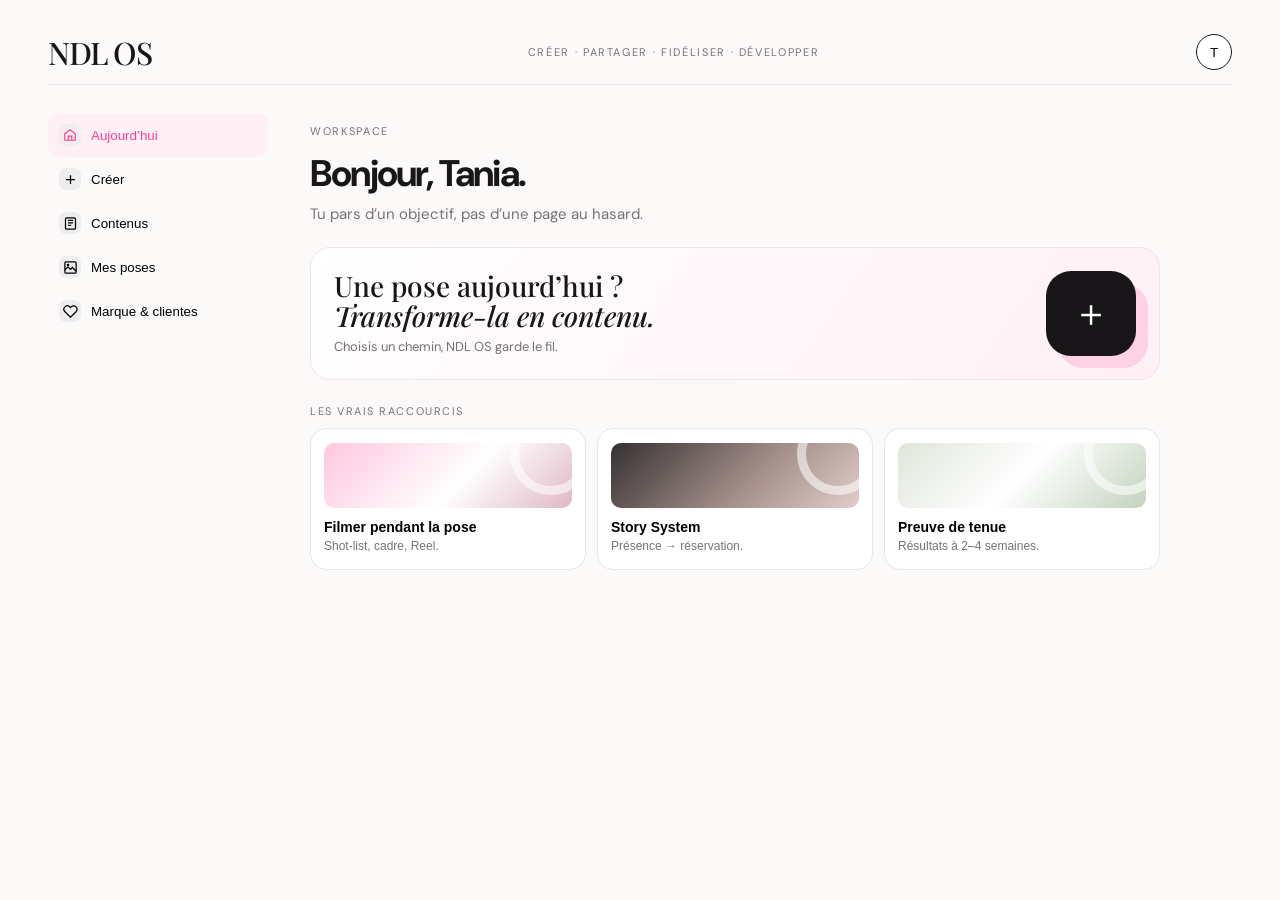
==== studio-hygiene/index.html @ 56418f32 "Add studio-hygiene/index.html" ====
<!doctype html><html lang="fr"><head><meta charset="utf-8"><meta name="viewport" content="width=device-width,initial-scale=1"><title>NDL OS — Studio</title><style>@import url('https://fonts.googleapis.com/css2?family=DM+Sans:wght@400;500;600;700&family=Playfair+Display:ital,wght@0,500;1,500&display=swap');:root{--ink:#181618;--muted:#777178;--line:#e9e6e7;--pink:#ff3e91;--blush:#fff0f6}*{box-sizing:border-box}body{margin:0;background:#fbfaf9;color:var(--ink);font-family:'DM Sans',Arial}.app{max-width:1240px;margin:auto;padding:20px 28px}.top{height:65px;border-bottom:1px solid var(--line);display:flex;align-items:center;justify-content:space-between}.logo{font:500 31px 'Playfair Display';letter-spacing:-1.5px}.top p,.eyebrow{font-size:11px;letter-spacing:.15em;text-transform:uppercase;color:var(--muted)}.avatar{border:1px solid var(--ink);background:white;border-radius:50%;width:36px;height:36px}.layout{display:grid;grid-template-columns:220px minmax(0,1fr);gap:42px;padding-top:28px}.side small{font-size:10px;letter-spacing:.13em;color:var(--muted);margin:12px}.side button{border:0;background:none;width:100%;text-align:left;padding:11px;border-radius:10px;font:14px inherit;display:flex;gap:10px;align-items:center}.side button.active,.side button:hover{background:var(--blush);color:var(--pink)}.ico{width:22px;height:22px;border-radius:7px;background:#efeded;display:grid;place-items:center}.main{max-width:850px;padding-bottom:80px}.title{margin:0 0 7px;font-size:37px;letter-spacing:-1.8px}.lede{margin:0 0 23px;color:var(--muted);font-size:15px}.hero{border:1px solid #f2e4ea;background:linear-gradient(125deg,#fff,#fff0f6);padding:23px;border-radius:20px;display:grid;grid-template-columns:1fr 90px;gap:18px;margin-bottom:24px}.hero h2{font:500 28px/1.07 'Playfair Display';margin:0 0 7px}.hero p{margin:0;font-size:13px;color:var(--muted);line-height:1.4}.spark{border-radius:25px;background:#181618;color:white;display:grid;place-items:center;font-size:38px;box-shadow:12px 12px #ffd1e4}.label{font-size:11px;color:var(--muted);letter-spacing:.14em;text-transform:uppercase;margin:23px 0 10px}.grid{display:grid;grid-template-columns:repeat(3,1fr);gap:11px}.card,.row,.story{border:1px solid var(--line);background:#fff;text-align:left}.card{border-radius:16px;padding:13px;min-height:142px}.card:hover,.row:hover,.story:hover{border-color:#efa6c9}.visual{height:65px;margin-bottom:11px;border-radius:10px;background:linear-gradient(135deg,#d7cdc9,#fff 55%,#c7b8b1);position:relative;overflow:hidden}.visual:after{content:'';position:absolute;width:64px;height:64px;border:9px solid #ffffff91;border-radius:50%;right:-20px;top:-30px}.pink{background:linear-gradient(135deg,#ffc7df,#fff 56%,#dfb7c6)}.dark{background:linear-gradient(135deg,#353132,#a28d88 56%,#e1cdca)}.green{background:linear-gradient(135deg,#e0e6da,#fff,#c3d2bd)}.card b{font-size:14px;display:block}.card span,.row span{color:var(--muted);font-size:12px;display:block;margin-top:4px;line-height:1.3}.rows{border:1px solid var(--line);border-radius:17px;overflow:hidden;background:#fff}.row{width:100%;border-width:0 0 1px;padding:13px;display:flex;align-items:center;gap:12px;font:inherit}.row:last-child{border:0}.thumb{width:52px;height:47px;flex:none;border-radius:9px;background:linear-gradient(135deg,#d7cdc9,#fff,#c7b8b1)}.arrow{margin-left:auto;color:var(--muted);font-size:20px}.pills{display:flex;gap:7px;overflow:auto;margin:0 0 16px}.pills button{white-space:nowrap;border:0;padding:10px 13px;border-radius:9px;background:#f0eeee;font:13px inherit}.pills button.active{background:#ffd0e4;color:#92164f}.back{border:0;background:none;padding:0;margin-bottom:16px;color:var(--muted);font:13px inherit}.primary{width:100%;border:0;border-radius:13px;background:#181618;color:white;padding:15px;font-weight:600;margin-top:14px}.notice,.panel{border:1px solid var(--line);border-radius:16px;padding:16px;background:#fff}.notice{background:var(--blush);font-size:13px}.storygrid{display:grid;grid-template-columns:repeat(4,1fr);gap:10px}.story{border-radius:13px;overflow:hidden;padding:0}.story .visual{height:120px;border-radius:0;margin:0}.story small{color:var(--pink);font-size:9px;letter-spacing:.12em;display:block;padding:9px 10px 2px}.story b{font-size:12px;display:block;padding:0 10px 10px}.preview{border:1px solid var(--line);background:#fff;padding:17px;border-radius:17px}.storypreview{min-height:370px;border-radius:13px;padding:20px;display:flex;flex-direction:column;justify-content:space-between;background:linear-gradient(145deg,#fff,#f5ecea 50%,#d8c5c0)}.storypreview h2{font:500 33px/1.04 'Playfair Display';margin:0}.photo{height:126px;border-radius:10px;background:linear-gradient(135deg,#ba978c,#f3dfda,#997568)}.bottom{display:none}.toast{position:fixed;bottom:20px;left:50%;transform:translate(-50%,120px);background:#181618;color:white;border-radius:99px;padding:12px 17px;font-size:13px;transition:.2s}.toast.show{transform:translate(-50%,0)}@media(max-width:720px){.app{padding:0 0 75px}.top{padding:0 16px;position:sticky;top:0;background:#ffffffed;z-index:2}.top p{display:none}.layout{display:block;padding:0}.side{display:none}.main{padding:21px 16px 0}.title{font-size:30px}.hero{padding:18px;grid-template-columns:1fr 62px}.hero h2{font-size:24px}.spark{font-size:26px}.grid{grid-template-columns:repeat(2,1fr);gap:9px}.card{padding:11px;min-height:130px}.visual{height:57px}.storygrid{grid-template-columns:repeat(2,1fr);gap:8px}.bottom{display:flex;position:fixed;bottom:0;left:0;right:0;height:67px;background:#fffffff0;border-top:1px solid var(--line);justify-content:space-around;z-index:3}.bottom button{border:0;background:none;font:10px inherit;color:#777;display:grid;gap:3px;justify-items:center;padding:7px}.bottom b{font-size:17px;font-weight:400}.bottom button.active{color:var(--pink)}}</style></head><body><div class="app"><header class="top"><div class="logo">NDL OS</div><p>Créer · Partager · Fidéliser · Développer</p><button class="avatar">T</button></header><div class="layout"><aside class="side"><button class="active" data-go="today"><i class="ico"><svg viewBox="0 0 24 24" width="14" height="14" fill="none" stroke="currentColor" stroke-width="2"><path d="m3 10 9-7 9 7v10a1 1 0 0 1-1 1H4a1 1 0 0 1-1-1z"/><path d="M9 21v-7h6v7"/></svg></i>Aujourd’hui</button><button data-go="create"><i class="ico"><svg viewBox="0 0 24 24" width="15" height="15" fill="none" stroke="currentColor" stroke-width="2"><path d="M12 5v14M5 12h14"/></svg></i>Créer</button><button data-go="content"><i class="ico"><svg viewBox="0 0 24 24" width="15" height="15" fill="none" stroke="currentColor" stroke-width="2"><rect x="4" y="3" width="16" height="18" rx="2"/><path d="M8 7h8M8 11h8M8 15h5"/></svg></i>Contenus</button><button data-go="poses"><i class="ico"><svg viewBox="0 0 24 24" width="15" height="15" fill="none" stroke="currentColor" stroke-width="2"><rect x="3" y="3" width="18" height="18" rx="2"/><path d="m3 16 5-5 4 4 3-3 6 6"/><circle cx="8" cy="8" r="1"/></svg></i>Mes poses</button><button data-go="presence"><i class="ico"><svg viewBox="0 0 24 24" width="15" height="15" fill="none" stroke="currentColor" stroke-width="2"><path d="M20.8 4.6a5.5 5.5 0 0 0-7.8 0L12 5.7l-1.1-1.1a5.5 5.5 0 0 0-7.8 7.8L12 21l8.9-8.6a5.5 5.5 0 0 0-.1-7.8z"/></svg></i>Marque & clientes</button></aside><main id="main" class="main"></main></div></div><nav class="bottom"><button class="active" data-go="today"><b><svg viewBox="0 0 24 24" width="17" height="17" fill="none" stroke="currentColor" stroke-width="2"><path d="m3 10 9-7 9 7v10H3z"/></svg></b>Aujourd’hui</button><button data-go="create"><b><svg viewBox="0 0 24 24" width="17" height="17" fill="none" stroke="currentColor" stroke-width="2"><path d="M12 5v14M5 12h14"/></svg></b>Créer</button><button data-go="content"><b><svg viewBox="0 0 24 24" width="17" height="17" fill="none" stroke="currentColor" stroke-width="2"><rect x="4" y="3" width="16" height="18" rx="2"/><path d="M8 8h8M8 12h8M8 16h5"/></svg></b>Contenus</button><button data-go="poses"><b><svg viewBox="0 0 24 24" width="17" height="17" fill="none" stroke="currentColor" stroke-width="2"><rect x="3" y="3" width="18" height="18" rx="2"/><path d="m3 16 5-5 4 4 3-3 6 6"/></svg></b>Poses</button><button data-go="presence"><b><svg viewBox="0 0 24 24" width="17" height="17" fill="none" stroke="currentColor" stroke-width="2"><path d="M20.8 4.6a5.5 5.5 0 0 0-7.8 0L12 5.7l-1.1-1.1a5.5 5.5 0 0 0-7.8 7.8L12 21l8.9-8.6a5.5 5.5 0 0 0-.1-7.8z"/></svg></b>Marque</button></nav><div id="toast" class="toast"></div><script>
const $=s=>document.querySelector(s);let page='today',sub='';const links=(a)=>`<div class="grid">${a.map(x=>`<button class="card" data-sub="${x[0]}"><div class="visual ${x[3]||''}"></div><b>${x[1]}</b><span>${x[2]}</span></button>`).join('')}</div>`;const go=x=>{if(x==='create'){location.href='/studio-hygiene/creator/';return}page=x;sub='';render()};
function render(){let h='';if(page==='today')h=`<p class="eyebrow">Workspace</p><h1 class="title">Bonjour, Tania.</h1><p class="lede">Tu pars d’un objectif, pas d’une page au hasard.</p><div class="hero"><div><h2>Une pose aujourd’hui ?<br><i>Transforme-la en contenu.</i></h2><p>Choisis un chemin, NDL OS garde le fil.</p></div><div class="spark">＋</div></div><p class="label">Les vrais raccourcis</p>${links([['film','Filmer pendant la pose','Shot-list, cadre, Reel.','pink'],['storypack','Story System','Présence → réservation.','dark'],['repousse','Preuve de tenue','Résultats à 2–4 semaines.','green']])}`;
if(page==='create')h=`<p class="eyebrow">Créer</p><h1 class="title">Quel est ton objectif ?</h1><p class="lede">Une seule entrée. Le bon parcours ensuite.</p>${links([['film','Pendant un rendez-vous','Filmer sans casser ton flow.','pink'],['newcontent','Partir d’un template','Story, post, carrousel, Reel.',''],['resultcreate','Partir d’un résultat','Photo, preuve, avant/après.','dark'],['copy','Trouver les mots','Hooks, légendes, CTA.','green']])}`;
if(page==='content')h=`<p class="eyebrow">Contenus</p><h1 class="title">Une bibliothèque par intention.</h1><p class="lede">Attirer, rassurer, convertir, fidéliser. Voilà le rangement logique.</p><div class="pills"><button class="active">Tout</button><button>Attirer</button><button>Rassurer</button><button>Convertir</button><button>Fidéliser</button></div>${links([['storypack','Story System','12 stories organisées par rôle.','pink'],['social','Réseaux sociaux','Posts, carrousels, covers.',''],['trust','Confiance studio','Hygiène, tarifs, règles, avis.','green'],['offers','Offres & fidélité','Carte, promos, rappels.','dark'],['copy','Hooks & légendes','Textes utiles à adapter.','pink'],['newcontent','Créer un format','Depuis le même contenu.','']])}`;
if(page==='poses')h=`<p class="eyebrow">Mes poses</p><h1 class="title">Le travail qui prouve tout.</h1><p class="lede">Résultats, avant/après et repousses restent ensemble.</p><div class="pills"><button class="active" data-sub="gallery">Résultats</button><button data-sub="beforeafter">Avant / Après</button><button data-sub="repousse">Repousses</button></div>${links([['gallery','Galerie résultats','Organise tes plus belles poses.','pink'],['beforeafter','Avant / Après','Montre la transformation.',''],['repousse','Preuves de tenue','Rassure avec du concret.','dark']])}`;
if(page==='presence')h=`<p class="eyebrow">Marque & clientes</p><h1 class="title">Tout ce que voit ta cliente.</h1><p class="lede">Ton site, tes règles et ton identité doivent se suivre, pas se disperser.</p>${links([['site','Parcours du site','Accueil → portfolio → réserver.','pink'],['trust','Confiance','Tarifs, règles, avis.',''],['offers','Fidélité','Carte, offres, rappels.','dark'],['brand','Identité','Logo, signature, déclinaisons.','green'],['client','Espace cliente','Réserver, revenir, fidéliser.','pink']])}`;
if(sub==='film')h=`<button class="back" data-back="${page}">← Retour</button><p class="eyebrow">Créer pendant la pose</p><h1 class="title">Filme sans casser le rendez-vous.</h1><p class="lede">Planifier → cadrer → filmer → monter. C’est un seul flux.</p>${links([['shot','1. Shot-list','Ce que tu dois capter.','pink'],['camera','2. Cadre live','Ne rate pas tes mains.','dark'],['structure','3. Structure Reel','Accroche, process, résultat.',''],['cover','4. Cover','Fais cliquer au premier regard.','green']])}`;
if(sub==='shot')h=`<button class="back" data-sub="film">← Filmer</button><h1 class="title">Shot-list pose complète</h1><p class="lede">Coche pendant le rendez-vous.</p><div class="rows">${['Préparation russe','Pose capsule / chablon','Application matière','Limage','French / Nail art','Top coat'].map((x,i)=>`<label class="row"><input type="checkbox" ${i===0?'checked':''} style="accent-color:var(--pink)"><b>${i+1}. ${x}</b></label>`).join('')}</div><div class="notice" style="margin-top:13px">Un plan large, un macro, un profil : c’est suffisant.</div>`;
if(sub==='camera')h=`<button class="back" data-sub="film">← Filmer</button><h1 class="title">Cadre live</h1><p class="lede">Il sert juste à sécuriser le plan.</p><div class="preview"><div class="storypreview" style="background:linear-gradient(135deg,#171717,#574c49,#c4a097);color:white"><small>9:16 · 60 s · 4K</small><div style="height:220px;border:2px dashed #ffffffb8;border-radius:14px;display:grid;place-items:center;text-align:center">Garde tes mains<br>dans cette zone</div><button class="primary" data-toast="Enregistrement prêt">Lancer l’enregistrement</button></div></div>`;
if(sub==='structure')h=`<button class="back" data-sub="film">← Filmer</button><h1 class="title">Structure ton Reel</h1><p class="lede">30 secondes, trois temps.</p><div class="rows">${[['Accroche · 0–3 sec','Stopper le scroll.'],['Processus · 3–20 sec','Montrer les étapes clés.'],['Résultat · 20–30 sec','Faire envie.']].map(x=>`<div class="row"><div><b>${x[0]}</b><span>${x[1]}</span></div><i class="arrow">☷</i></div>`).join('')}</div>`;
if(sub==='cover')h=`<button class="back" data-sub="film">← Filmer</button><h1 class="title">Choisis ta cover</h1><p class="lede">La cover donne envie de regarder. Elle ne raconte pas tout.</p><div class="preview"><div class="storypreview" style="background:linear-gradient(135deg,#171717,#897a73,#e9c7bf);color:white"><small>NDL.</small><h2>POSE<br>COMPLÈTE</h2><small>Un résultat qui mérite d’être vu.</small></div><button class="primary" data-toast="Cover sélectionnée">Utiliser cette cover</button></div>`;
if(sub==='storypack')h=`<button class="back" data-back="${page}">← Retour</button><p class="eyebrow">Pack contenu</p><h1 class="title">Story System</h1><p class="lede">Elles sont classées par rôle, plus dans un mur sans sens.</p><div class="pills"><button class="active">Attirer</button><button>Rassurer</button><button>Convertir</button><button>Fidéliser</button></div><div class="storygrid">${['Hero','Portfolio','Avant / Après','Avis cliente','Tarifs','Disponibilités','Dernière minute','Rappels','Nouveau set','Fidélité','CTA réservation','Merci'].map((x,i)=>`<button class="story" data-sub="story"><div class="visual ${i%3===0?'pink':i%3===1?'dark':''}"></div><small>${i<3?'ATTIRER':i<6?'RASSURER':i<9?'CONVERTIR':'FIDÉLISER'}</small><b>${x}</b></button>`).join('')}</div><button class="primary" data-sub="newcontent">Personnaliser le pack</button>`;
if(sub==='story')h=`<button class="back" data-sub="storypack">← Toutes les stories</button><h1 class="title">Aperçu story</h1><p class="lede">Le template est un point de départ, pas une page isolée.</p><div class="preview"><div class="storypreview"><small>NDL · VOTRE NOM</small><h2>Plus qu’une pose,<br>une attention.</h2><div class="photo"></div><button class="primary" data-sub="newcontent">Utiliser cette story →</button></div></div>`;
if(sub==='newcontent'||sub==='social')h=`<button class="back" data-back="${page}">← Retour</button><h1 class="title">Choisis ton format.</h1><p class="lede">Le contenu est le même. Tu choisis seulement sa sortie.</p>${links([['resultcreate','Photo simple','Une image forte.','pink'],['resultcreate','Carrousel','Raconter en plusieurs slides.',''],['story','Story','Rapide et verticale.','green'],['structure','Reel','Processus ou transformation.','dark']])}`;
if(sub==='resultcreate'||sub==='gallery')h=`<button class="back" data-back="${page}">← Retour</button><h1 class="title">Mes résultats</h1><p class="lede">Une galerie qui sert à créer du contenu.</p><div class="grid">${Array.from({length:9},(_,i)=>`<button class="card" data-sub="repousse" style="min-height:120px;padding:8px"><div class="visual ${i%3===0?'pink':''}" style="height:88px;margin:0"></div></button>`).join('')}</div><button class="primary" data-sub="newcontent">Créer avec ce résultat</button>`;
if(sub==='beforeafter'||sub==='repousse')h=`<button class="back" data-back="poses">← Mes poses</button><h1 class="title">${sub==='beforeafter'?'Avant / Après':'Preuve de tenue'}</h1><p class="lede">${sub==='beforeafter'?'La transformation se raconte en deux photos.':'La tenue se prouve à 2, 3 ou 4 semaines.'}</p><div class="preview"><div class="storypreview"><small>UNE TENUE QUI FAIT LA DIFFÉRENCE</small><h2>${sub==='beforeafter'?'Même mains. Nouvelle énergie.':'3 semaines plus tard'}</h2><div style="display:grid;grid-template-columns:1fr 1fr;gap:8px"><div class="photo"></div><div class="photo"></div></div><small>Tenue solide · Apex stable · Repousse nette</small></div><button class="primary" data-sub="newcontent">Créer ce contenu</button></div>`;
if(sub==='trust')h=`<button class="back" data-back="${page}">← Retour</button><h1 class="title">Confiance studio</h1><p class="lede">Ce que la cliente doit comprendre avant de réserver.</p>${links([['prices','Tarifs transparents','Prix sans flou.','pink'],['rules','Règles claires','Un cadre qui protège tout le monde.',''],['proof','Avis clientes','Preuve sociale.','dark'],['site','Hygiène & studio','Sérieux et professionnalisme.','green']])}`;
if(sub==='offers')h=`<button class="back" data-back="${page}">← Retour</button><h1 class="title">Fidélité & offres</h1><p class="lede">Faire revenir sans casser ton prix.</p>${links([['client','Carte fidélité','10 passages, une récompense.','pink'],['client','Offre spéciale','À utiliser avec intention.','']])}`;
if(sub==='copy')h=`<button class="back" data-back="${page}">← Retour</button><h1 class="title">Hooks & légendes</h1><p class="lede">Du texte prêt à adapter.</p><div class="rows">${['Cette transformation en 30 secondes… tu valides ?','La preuve qu’une bonne préparation change tout.','Du cuticule au gloss ✨','Team nude ou couleur ?','Le détail qui fait la différence : l’apex ♡'].map(x=>`<button class="row" data-toast="Texte copié"><b>${x}</b><i class="arrow">⧉</i></button>`).join('')}</div>`;
if(sub==='site')h=`<button class="back" data-back="presence">← Marque & clientes</button><h1 class="title">Un parcours client complet.</h1><p class="lede">Les pages sont là pour faire avancer la cliente, dans cet ordre.</p><div class="rows">${[['Accueil','Donne l’énergie et dirige.'],['Portfolio','Prouve ton niveau.'],['Prestations & tarifs','Clarifie le choix.'],['Règles','Cadre l’expérience.'],['À propos','Ajoute confiance.'],['Réservation','Transforme l’intérêt en créneau.']].map(x=>`<button class="row" data-toast="Page ajoutée"><div><b>${x[0]}</b><span>${x[1]}</span></div><i class="arrow">›</i></button>`).join('')}</div>`;
if(['prices','rules','proof'].includes(sub))h=`<button class="back" data-back="presence">← Marque & clientes</button><h1 class="title">${sub==='prices'?'Tarifs simples.':sub==='rules'?'Règles du studio.':'Ce que disent tes clientes.'}</h1><p class="lede">${sub==='prices'?'La cliente comprend avant de t’écrire.':sub==='rules'?'Un cadre clair, sans froideur.':'Le meilleur contenu de conversion.'}</p><div class="panel">${sub==='prices'?[['Pose classique','50 €'],['Gainage','55 €'],['Semi-permanent','40 €'],['Dépose','20 €']].map(x=>`<div class="row" style="padding:12px 0"><b>${x[0]}</b><b style="margin-left:auto">${x[1]}</b></div>`).join(''):sub==='rules'?['Arriver à l’heure','Prévenir 24h avant','Respect & bienveillance','Paiement'].map(x=>`<div class="row"><b>${x}</b></div>`).join(''):`<h2 style="font:500 24px/1.2 'Playfair Display';margin:0">“ Des ongles parfaits, un accueil incroyable et une vraie attention aux détails. ”</h2><p style="color:var(--muted)">Camille D. · ★★★★★</p>`}</div><button class="primary" data-toast="Ajouté">Utiliser</button>`;
if(sub==='brand')h=`<button class="back" data-back="presence">← Marque & clientes</button><h1 class="title">Identité de marque</h1><p class="lede">Les quatre déclinaisons dont tu as vraiment besoin.</p><div class="grid">${['NDL','NDL NAIL ARTIST','Ⓝ','NDL OS'].map(x=>`<div class="panel" style="height:140px;display:grid;place-items:center;font:500 27px 'Playfair Display';text-align:center">${x}</div>`).join('')}</div>`;
if(sub==='client')h=`<button class="back" data-back="presence">← Marque & clientes</button><h1 class="title">Espace cliente</h1><p class="lede">Après la réservation, elle retrouve tout ici.</p><div class="preview"><div class="storypreview" style="background:white"><small>NDL OS</small><h2>Bonjour ♡<br>Prête pour ta prochaine pose ?</h2>${links([['site','Réserver',''],['poses','Mes rendez-vous',''],['offers','Carte fidélité',''],['gallery','Mon portfolio','']])}</div></div>`;
$('#main').innerHTML=h;document.querySelectorAll('[data-go]').forEach(e=>e.onclick=()=>go(e.dataset.go));document.querySelectorAll('[data-sub]').forEach(e=>e.onclick=()=>{if(e.dataset.sub==='storypack'){location.href='/studio-hygiene/content-library/';return}if(e.dataset.sub==='film'){location.href='/studio-hygiene/nail-cam/';return}sub=e.dataset.sub;render()});document.querySelectorAll('[data-back]').forEach(e=>e.onclick=()=>{page=e.dataset.back;sub='';render()});document.querySelectorAll('[data-toast]').forEach(e=>e.onclick=()=>toast(e.dataset.toast));document.querySelectorAll('[data-go]').forEach(e=>e.classList.toggle('active',e.dataset.go===page))}function toast(t){let e=$('#toast');e.textContent=t;e.classList.add('show');setTimeout(()=>e.classList.remove('show'),1800)}render();</script></body></html>
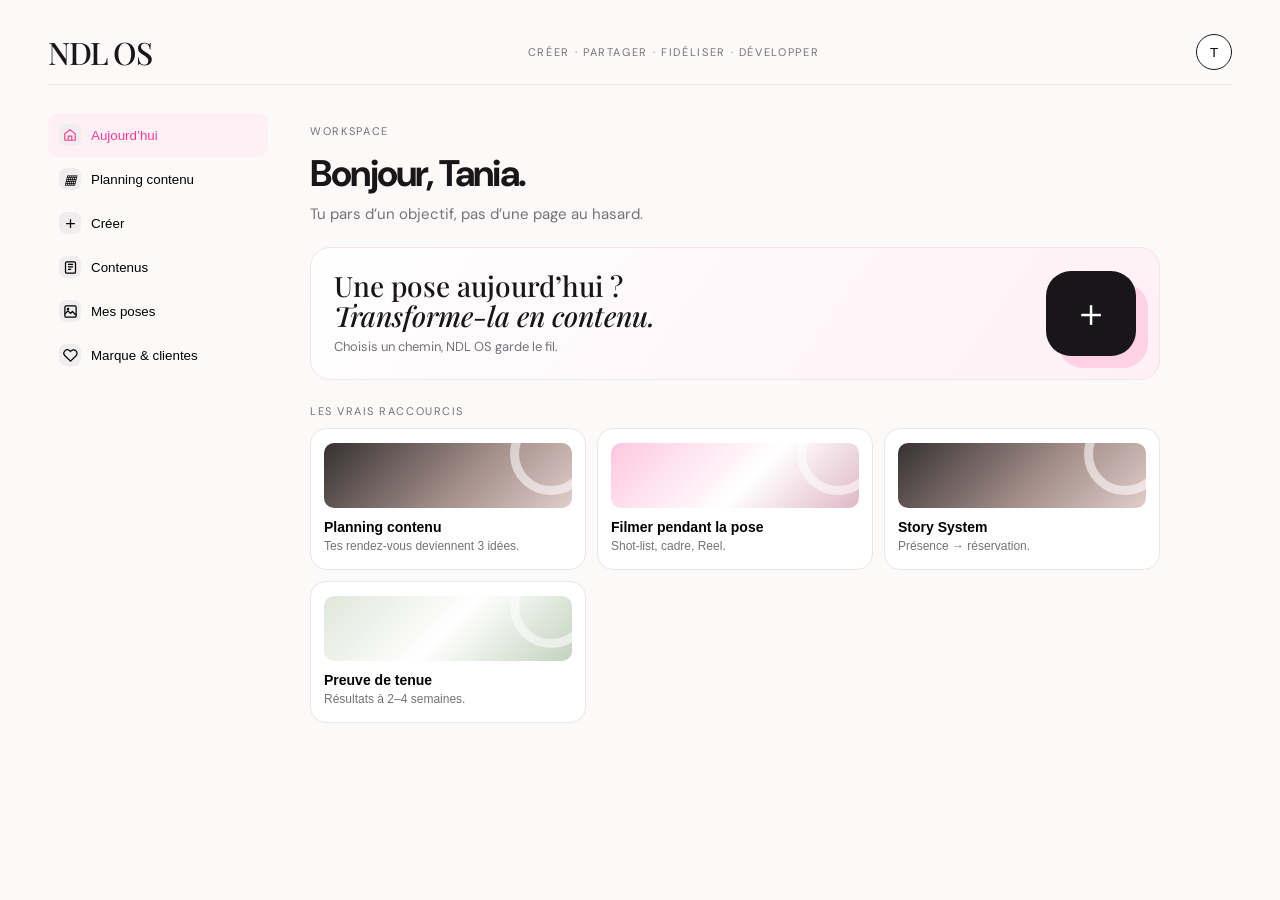
==== commit 2ef60af7: "Link Studio navigation to content planning" ====
--- a/studio-hygiene/index.html
+++ b/studio-hygiene/index.html
@@ -1,6 +1,6 @@
-<!doctype html><html lang="fr"><head><meta charset="utf-8"><meta name="viewport" content="width=device-width,initial-scale=1"><title>NDL OS — Studio</title><style>@import url('https://fonts.googleapis.com/css2?family=DM+Sans:wght@400;500;600;700&family=Playfair+Display:ital,wght@0,500;1,500&display=swap');:root{--ink:#181618;--muted:#777178;--line:#e9e6e7;--pink:#ff3e91;--blush:#fff0f6}*{box-sizing:border-box}body{margin:0;background:#fbfaf9;color:var(--ink);font-family:'DM Sans',Arial}.app{max-width:1240px;margin:auto;padding:20px 28px}.top{height:65px;border-bottom:1px solid var(--line);display:flex;align-items:center;justify-content:space-between}.logo{font:500 31px 'Playfair Display';letter-spacing:-1.5px}.top p,.eyebrow{font-size:11px;letter-spacing:.15em;text-transform:uppercase;color:var(--muted)}.avatar{border:1px solid var(--ink);background:white;border-radius:50%;width:36px;height:36px}.layout{display:grid;grid-template-columns:220px minmax(0,1fr);gap:42px;padding-top:28px}.side small{font-size:10px;letter-spacing:.13em;color:var(--muted);margin:12px}.side button{border:0;background:none;width:100%;text-align:left;padding:11px;border-radius:10px;font:14px inherit;display:flex;gap:10px;align-items:center}.side button.active,.side button:hover{background:var(--blush);color:var(--pink)}.ico{width:22px;height:22px;border-radius:7px;background:#efeded;display:grid;place-items:center}.main{max-width:850px;padding-bottom:80px}.title{margin:0 0 7px;font-size:37px;letter-spacing:-1.8px}.lede{margin:0 0 23px;color:var(--muted);font-size:15px}.hero{border:1px solid #f2e4ea;background:linear-gradient(125deg,#fff,#fff0f6);padding:23px;border-radius:20px;display:grid;grid-template-columns:1fr 90px;gap:18px;margin-bottom:24px}.hero h2{font:500 28px/1.07 'Playfair Display';margin:0 0 7px}.hero p{margin:0;font-size:13px;color:var(--muted);line-height:1.4}.spark{border-radius:25px;background:#181618;color:white;display:grid;place-items:center;font-size:38px;box-shadow:12px 12px #ffd1e4}.label{font-size:11px;color:var(--muted);letter-spacing:.14em;text-transform:uppercase;margin:23px 0 10px}.grid{display:grid;grid-template-columns:repeat(3,1fr);gap:11px}.card,.row,.story{border:1px solid var(--line);background:#fff;text-align:left}.card{border-radius:16px;padding:13px;min-height:142px}.card:hover,.row:hover,.story:hover{border-color:#efa6c9}.visual{height:65px;margin-bottom:11px;border-radius:10px;background:linear-gradient(135deg,#d7cdc9,#fff 55%,#c7b8b1);position:relative;overflow:hidden}.visual:after{content:'';position:absolute;width:64px;height:64px;border:9px solid #ffffff91;border-radius:50%;right:-20px;top:-30px}.pink{background:linear-gradient(135deg,#ffc7df,#fff 56%,#dfb7c6)}.dark{background:linear-gradient(135deg,#353132,#a28d88 56%,#e1cdca)}.green{background:linear-gradient(135deg,#e0e6da,#fff,#c3d2bd)}.card b{font-size:14px;display:block}.card span,.row span{color:var(--muted);font-size:12px;display:block;margin-top:4px;line-height:1.3}.rows{border:1px solid var(--line);border-radius:17px;overflow:hidden;background:#fff}.row{width:100%;border-width:0 0 1px;padding:13px;display:flex;align-items:center;gap:12px;font:inherit}.row:last-child{border:0}.thumb{width:52px;height:47px;flex:none;border-radius:9px;background:linear-gradient(135deg,#d7cdc9,#fff,#c7b8b1)}.arrow{margin-left:auto;color:var(--muted);font-size:20px}.pills{display:flex;gap:7px;overflow:auto;margin:0 0 16px}.pills button{white-space:nowrap;border:0;padding:10px 13px;border-radius:9px;background:#f0eeee;font:13px inherit}.pills button.active{background:#ffd0e4;color:#92164f}.back{border:0;background:none;padding:0;margin-bottom:16px;color:var(--muted);font:13px inherit}.primary{width:100%;border:0;border-radius:13px;background:#181618;color:white;padding:15px;font-weight:600;margin-top:14px}.notice,.panel{border:1px solid var(--line);border-radius:16px;padding:16px;background:#fff}.notice{background:var(--blush);font-size:13px}.storygrid{display:grid;grid-template-columns:repeat(4,1fr);gap:10px}.story{border-radius:13px;overflow:hidden;padding:0}.story .visual{height:120px;border-radius:0;margin:0}.story small{color:var(--pink);font-size:9px;letter-spacing:.12em;display:block;padding:9px 10px 2px}.story b{font-size:12px;display:block;padding:0 10px 10px}.preview{border:1px solid var(--line);background:#fff;padding:17px;border-radius:17px}.storypreview{min-height:370px;border-radius:13px;padding:20px;display:flex;flex-direction:column;justify-content:space-between;background:linear-gradient(145deg,#fff,#f5ecea 50%,#d8c5c0)}.storypreview h2{font:500 33px/1.04 'Playfair Display';margin:0}.photo{height:126px;border-radius:10px;background:linear-gradient(135deg,#ba978c,#f3dfda,#997568)}.bottom{display:none}.toast{position:fixed;bottom:20px;left:50%;transform:translate(-50%,120px);background:#181618;color:white;border-radius:99px;padding:12px 17px;font-size:13px;transition:.2s}.toast.show{transform:translate(-50%,0)}@media(max-width:720px){.app{padding:0 0 75px}.top{padding:0 16px;position:sticky;top:0;background:#ffffffed;z-index:2}.top p{display:none}.layout{display:block;padding:0}.side{display:none}.main{padding:21px 16px 0}.title{font-size:30px}.hero{padding:18px;grid-template-columns:1fr 62px}.hero h2{font-size:24px}.spark{font-size:26px}.grid{grid-template-columns:repeat(2,1fr);gap:9px}.card{padding:11px;min-height:130px}.visual{height:57px}.storygrid{grid-template-columns:repeat(2,1fr);gap:8px}.bottom{display:flex;position:fixed;bottom:0;left:0;right:0;height:67px;background:#fffffff0;border-top:1px solid var(--line);justify-content:space-around;z-index:3}.bottom button{border:0;background:none;font:10px inherit;color:#777;display:grid;gap:3px;justify-items:center;padding:7px}.bottom b{font-size:17px;font-weight:400}.bottom button.active{color:var(--pink)}}</style></head><body><div class="app"><header class="top"><div class="logo">NDL OS</div><p>Créer · Partager · Fidéliser · Développer</p><button class="avatar">T</button></header><div class="layout"><aside class="side"><button class="active" data-go="today"><i class="ico"><svg viewBox="0 0 24 24" width="14" height="14" fill="none" stroke="currentColor" stroke-width="2"><path d="m3 10 9-7 9 7v10a1 1 0 0 1-1 1H4a1 1 0 0 1-1-1z"/><path d="M9 21v-7h6v7"/></svg></i>Aujourd’hui</button><button data-go="create"><i class="ico"><svg viewBox="0 0 24 24" width="15" height="15" fill="none" stroke="currentColor" stroke-width="2"><path d="M12 5v14M5 12h14"/></svg></i>Créer</button><button data-go="content"><i class="ico"><svg viewBox="0 0 24 24" width="15" height="15" fill="none" stroke="currentColor" stroke-width="2"><rect x="4" y="3" width="16" height="18" rx="2"/><path d="M8 7h8M8 11h8M8 15h5"/></svg></i>Contenus</button><button data-go="poses"><i class="ico"><svg viewBox="0 0 24 24" width="15" height="15" fill="none" stroke="currentColor" stroke-width="2"><rect x="3" y="3" width="18" height="18" rx="2"/><path d="m3 16 5-5 4 4 3-3 6 6"/><circle cx="8" cy="8" r="1"/></svg></i>Mes poses</button><button data-go="presence"><i class="ico"><svg viewBox="0 0 24 24" width="15" height="15" fill="none" stroke="currentColor" stroke-width="2"><path d="M20.8 4.6a5.5 5.5 0 0 0-7.8 0L12 5.7l-1.1-1.1a5.5 5.5 0 0 0-7.8 7.8L12 21l8.9-8.6a5.5 5.5 0 0 0-.1-7.8z"/></svg></i>Marque & clientes</button></aside><main id="main" class="main"></main></div></div><nav class="bottom"><button class="active" data-go="today"><b><svg viewBox="0 0 24 24" width="17" height="17" fill="none" stroke="currentColor" stroke-width="2"><path d="m3 10 9-7 9 7v10H3z"/></svg></b>Aujourd’hui</button><button data-go="create"><b><svg viewBox="0 0 24 24" width="17" height="17" fill="none" stroke="currentColor" stroke-width="2"><path d="M12 5v14M5 12h14"/></svg></b>Créer</button><button data-go="content"><b><svg viewBox="0 0 24 24" width="17" height="17" fill="none" stroke="currentColor" stroke-width="2"><rect x="4" y="3" width="16" height="18" rx="2"/><path d="M8 8h8M8 12h8M8 16h5"/></svg></b>Contenus</button><button data-go="poses"><b><svg viewBox="0 0 24 24" width="17" height="17" fill="none" stroke="currentColor" stroke-width="2"><rect x="3" y="3" width="18" height="18" rx="2"/><path d="m3 16 5-5 4 4 3-3 6 6"/></svg></b>Poses</button><button data-go="presence"><b><svg viewBox="0 0 24 24" width="17" height="17" fill="none" stroke="currentColor" stroke-width="2"><path d="M20.8 4.6a5.5 5.5 0 0 0-7.8 0L12 5.7l-1.1-1.1a5.5 5.5 0 0 0-7.8 7.8L12 21l8.9-8.6a5.5 5.5 0 0 0-.1-7.8z"/></svg></b>Marque</button></nav><div id="toast" class="toast"></div><script>
+<!doctype html><html lang="fr"><head><meta charset="utf-8"><meta name="viewport" content="width=device-width,initial-scale=1"><title>NDL OS — Studio</title><style>@import url('https://fonts.googleapis.com/css2?family=DM+Sans:wght@400;500;600;700&family=Playfair+Display:ital,wght@0,500;1,500&display=swap');:root{--ink:#181618;--muted:#777178;--line:#e9e6e7;--pink:#ff3e91;--blush:#fff0f6}*{box-sizing:border-box}body{margin:0;background:#fbfaf9;color:var(--ink);font-family:'DM Sans',Arial}.app{max-width:1240px;margin:auto;padding:20px 28px}.top{height:65px;border-bottom:1px solid var(--line);display:flex;align-items:center;justify-content:space-between}.logo{font:500 31px 'Playfair Display';letter-spacing:-1.5px}.top p,.eyebrow{font-size:11px;letter-spacing:.15em;text-transform:uppercase;color:var(--muted)}.avatar{border:1px solid var(--ink);background:white;border-radius:50%;width:36px;height:36px}.layout{display:grid;grid-template-columns:220px minmax(0,1fr);gap:42px;padding-top:28px}.side small{font-size:10px;letter-spacing:.13em;color:var(--muted);margin:12px}.side button{border:0;background:none;width:100%;text-align:left;padding:11px;border-radius:10px;font:14px inherit;display:flex;gap:10px;align-items:center}.side button.active,.side button:hover{background:var(--blush);color:var(--pink)}.ico{width:22px;height:22px;border-radius:7px;background:#efeded;display:grid;place-items:center}.main{max-width:850px;padding-bottom:80px}.title{margin:0 0 7px;font-size:37px;letter-spacing:-1.8px}.lede{margin:0 0 23px;color:var(--muted);font-size:15px}.hero{border:1px solid #f2e4ea;background:linear-gradient(125deg,#fff,#fff0f6);padding:23px;border-radius:20px;display:grid;grid-template-columns:1fr 90px;gap:18px;margin-bottom:24px}.hero h2{font:500 28px/1.07 'Playfair Display';margin:0 0 7px}.hero p{margin:0;font-size:13px;color:var(--muted);line-height:1.4}.spark{border-radius:25px;background:#181618;color:white;display:grid;place-items:center;font-size:38px;box-shadow:12px 12px #ffd1e4}.label{font-size:11px;color:var(--muted);letter-spacing:.14em;text-transform:uppercase;margin:23px 0 10px}.grid{display:grid;grid-template-columns:repeat(3,1fr);gap:11px}.card,.row,.story{border:1px solid var(--line);background:#fff;text-align:left}.card{border-radius:16px;padding:13px;min-height:142px}.card:hover,.row:hover,.story:hover{border-color:#efa6c9}.visual{height:65px;margin-bottom:11px;border-radius:10px;background:linear-gradient(135deg,#d7cdc9,#fff 55%,#c7b8b1);position:relative;overflow:hidden}.visual:after{content:'';position:absolute;width:64px;height:64px;border:9px solid #ffffff91;border-radius:50%;right:-20px;top:-30px}.pink{background:linear-gradient(135deg,#ffc7df,#fff 56%,#dfb7c6)}.dark{background:linear-gradient(135deg,#353132,#a28d88 56%,#e1cdca)}.green{background:linear-gradient(135deg,#e0e6da,#fff,#c3d2bd)}.card b{font-size:14px;display:block}.card span,.row span{color:var(--muted);font-size:12px;display:block;margin-top:4px;line-height:1.3}.rows{border:1px solid var(--line);border-radius:17px;overflow:hidden;background:#fff}.row{width:100%;border-width:0 0 1px;padding:13px;display:flex;align-items:center;gap:12px;font:inherit}.row:last-child{border:0}.thumb{width:52px;height:47px;flex:none;border-radius:9px;background:linear-gradient(135deg,#d7cdc9,#fff,#c7b8b1)}.arrow{margin-left:auto;color:var(--muted);font-size:20px}.pills{display:flex;gap:7px;overflow:auto;margin:0 0 16px}.pills button{white-space:nowrap;border:0;padding:10px 13px;border-radius:9px;background:#f0eeee;font:13px inherit}.pills button.active{background:#ffd0e4;color:#92164f}.back{border:0;background:none;padding:0;margin-bottom:16px;color:var(--muted);font:13px inherit}.primary{width:100%;border:0;border-radius:13px;background:#181618;color:white;padding:15px;font-weight:600;margin-top:14px}.notice,.panel{border:1px solid var(--line);border-radius:16px;padding:16px;background:#fff}.notice{background:var(--blush);font-size:13px}.storygrid{display:grid;grid-template-columns:repeat(4,1fr);gap:10px}.story{border-radius:13px;overflow:hidden;padding:0}.story .visual{height:120px;border-radius:0;margin:0}.story small{color:var(--pink);font-size:9px;letter-spacing:.12em;display:block;padding:9px 10px 2px}.story b{font-size:12px;display:block;padding:0 10px 10px}.preview{border:1px solid var(--line);background:#fff;padding:17px;border-radius:17px}.storypreview{min-height:370px;border-radius:13px;padding:20px;display:flex;flex-direction:column;justify-content:space-between;background:linear-gradient(145deg,#fff,#f5ecea 50%,#d8c5c0)}.storypreview h2{font:500 33px/1.04 'Playfair Display';margin:0}.photo{height:126px;border-radius:10px;background:linear-gradient(135deg,#ba978c,#f3dfda,#997568)}.bottom{display:none}.toast{position:fixed;bottom:20px;left:50%;transform:translate(-50%,120px);background:#181618;color:white;border-radius:99px;padding:12px 17px;font-size:13px;transition:.2s}.toast.show{transform:translate(-50%,0)}@media(max-width:720px){.app{padding:0 0 75px}.top{padding:0 16px;position:sticky;top:0;background:#ffffffed;z-index:2}.top p{display:none}.layout{display:block;padding:0}.side{display:none}.main{padding:21px 16px 0}.title{font-size:30px}.hero{padding:18px;grid-template-columns:1fr 62px}.hero h2{font-size:24px}.spark{font-size:26px}.grid{grid-template-columns:repeat(2,1fr);gap:9px}.card{padding:11px;min-height:130px}.visual{height:57px}.storygrid{grid-template-columns:repeat(2,1fr);gap:8px}.bottom{display:flex;position:fixed;bottom:0;left:0;right:0;height:67px;background:#fffffff0;border-top:1px solid var(--line);justify-content:space-around;z-index:3}.bottom button{border:0;background:none;font:10px inherit;color:#777;display:grid;gap:3px;justify-items:center;padding:7px}.bottom b{font-size:17px;font-weight:400}.bottom button.active{color:var(--pink)}}</style></head><body><div class="app"><header class="top"><div class="logo">NDL OS</div><p>Créer · Partager · Fidéliser · Développer</p><button class="avatar">T</button></header><div class="layout"><aside class="side"><button class="active" data-go="today"><i class="ico"><svg viewBox="0 0 24 24" width="14" height="14" fill="none" stroke="currentColor" stroke-width="2"><path d="m3 10 9-7 9 7v10a1 1 0 0 1-1 1H4a1 1 0 0 1-1-1z"/><path d="M9 21v-7h6v7"/></svg></i>Aujourd’hui</button><button type="button" data-planning><i class="ico">▦</i>Planning contenu</button><button data-go="create"><i class="ico"><svg viewBox="0 0 24 24" width="15" height="15" fill="none" stroke="currentColor" stroke-width="2"><path d="M12 5v14M5 12h14"/></svg></i>Créer</button><button data-go="content"><i class="ico"><svg viewBox="0 0 24 24" width="15" height="15" fill="none" stroke="currentColor" stroke-width="2"><rect x="4" y="3" width="16" height="18" rx="2"/><path d="M8 7h8M8 11h8M8 15h5"/></svg></i>Contenus</button><button data-go="poses"><i class="ico"><svg viewBox="0 0 24 24" width="15" height="15" fill="none" stroke="currentColor" stroke-width="2"><rect x="3" y="3" width="18" height="18" rx="2"/><path d="m3 16 5-5 4 4 3-3 6 6"/><circle cx="8" cy="8" r="1"/></svg></i>Mes poses</button><button data-go="presence"><i class="ico"><svg viewBox="0 0 24 24" width="15" height="15" fill="none" stroke="currentColor" stroke-width="2"><path d="M20.8 4.6a5.5 5.5 0 0 0-7.8 0L12 5.7l-1.1-1.1a5.5 5.5 0 0 0-7.8 7.8L12 21l8.9-8.6a5.5 5.5 0 0 0-.1-7.8z"/></svg></i>Marque & clientes</button></aside><main id="main" class="main"></main></div></div><nav class="bottom"><button class="active" data-go="today"><b><svg viewBox="0 0 24 24" width="17" height="17" fill="none" stroke="currentColor" stroke-width="2"><path d="m3 10 9-7 9 7v10H3z"/></svg></b>Aujourd’hui</button><button type="button" data-planning><b>▦</b>Planning</button><button data-go="create"><b><svg viewBox="0 0 24 24" width="17" height="17" fill="none" stroke="currentColor" stroke-width="2"><path d="M12 5v14M5 12h14"/></svg></b>Créer</button><button data-go="content"><b><svg viewBox="0 0 24 24" width="17" height="17" fill="none" stroke="currentColor" stroke-width="2"><rect x="4" y="3" width="16" height="18" rx="2"/><path d="M8 8h8M8 12h8M8 16h5"/></svg></b>Contenus</button><button data-go="poses"><b><svg viewBox="0 0 24 24" width="17" height="17" fill="none" stroke="currentColor" stroke-width="2"><rect x="3" y="3" width="18" height="18" rx="2"/><path d="m3 16 5-5 4 4 3-3 6 6"/></svg></b>Poses</button><button data-go="presence"><b><svg viewBox="0 0 24 24" width="17" height="17" fill="none" stroke="currentColor" stroke-width="2"><path d="M20.8 4.6a5.5 5.5 0 0 0-7.8 0L12 5.7l-1.1-1.1a5.5 5.5 0 0 0-7.8 7.8L12 21l8.9-8.6a5.5 5.5 0 0 0-.1-7.8z"/></svg></b>Marque</button></nav><div id="toast" class="toast"></div><script>
 const $=s=>document.querySelector(s);let page='today',sub='';const links=(a)=>`<div class="grid">${a.map(x=>`<button class="card" data-sub="${x[0]}"><div class="visual ${x[3]||''}"></div><b>${x[1]}</b><span>${x[2]}</span></button>`).join('')}</div>`;const go=x=>{if(x==='create'){location.href='/studio-hygiene/creator/';return}page=x;sub='';render()};
-function render(){let h='';if(page==='today')h=`<p class="eyebrow">Workspace</p><h1 class="title">Bonjour, Tania.</h1><p class="lede">Tu pars d’un objectif, pas d’une page au hasard.</p><div class="hero"><div><h2>Une pose aujourd’hui ?<br><i>Transforme-la en contenu.</i></h2><p>Choisis un chemin, NDL OS garde le fil.</p></div><div class="spark">＋</div></div><p class="label">Les vrais raccourcis</p>${links([['film','Filmer pendant la pose','Shot-list, cadre, Reel.','pink'],['storypack','Story System','Présence → réservation.','dark'],['repousse','Preuve de tenue','Résultats à 2–4 semaines.','green']])}`;
+function render(){let h='';if(page==='today')h=`<p class="eyebrow">Workspace</p><h1 class="title">Bonjour, Tania.</h1><p class="lede">Tu pars d’un objectif, pas d’une page au hasard.</p><div class="hero"><div><h2>Une pose aujourd’hui ?<br><i>Transforme-la en contenu.</i></h2><p>Choisis un chemin, NDL OS garde le fil.</p></div><div class="spark">＋</div></div><p class="label">Les vrais raccourcis</p>${links([['planning','Planning contenu','Tes rendez-vous deviennent 3 idées.','dark'],['film','Filmer pendant la pose','Shot-list, cadre, Reel.','pink'],['storypack','Story System','Présence → réservation.','dark'],['repousse','Preuve de tenue','Résultats à 2–4 semaines.','green']])}`;
 if(page==='create')h=`<p class="eyebrow">Créer</p><h1 class="title">Quel est ton objectif ?</h1><p class="lede">Une seule entrée. Le bon parcours ensuite.</p>${links([['film','Pendant un rendez-vous','Filmer sans casser ton flow.','pink'],['newcontent','Partir d’un template','Story, post, carrousel, Reel.',''],['resultcreate','Partir d’un résultat','Photo, preuve, avant/après.','dark'],['copy','Trouver les mots','Hooks, légendes, CTA.','green']])}`;
 if(page==='content')h=`<p class="eyebrow">Contenus</p><h1 class="title">Une bibliothèque par intention.</h1><p class="lede">Attirer, rassurer, convertir, fidéliser. Voilà le rangement logique.</p><div class="pills"><button class="active">Tout</button><button>Attirer</button><button>Rassurer</button><button>Convertir</button><button>Fidéliser</button></div>${links([['storypack','Story System','12 stories organisées par rôle.','pink'],['social','Réseaux sociaux','Posts, carrousels, covers.',''],['trust','Confiance studio','Hygiène, tarifs, règles, avis.','green'],['offers','Offres & fidélité','Carte, promos, rappels.','dark'],['copy','Hooks & légendes','Textes utiles à adapter.','pink'],['newcontent','Créer un format','Depuis le même contenu.','']])}`;
 if(page==='poses')h=`<p class="eyebrow">Mes poses</p><h1 class="title">Le travail qui prouve tout.</h1><p class="lede">Résultats, avant/après et repousses restent ensemble.</p><div class="pills"><button class="active" data-sub="gallery">Résultats</button><button data-sub="beforeafter">Avant / Après</button><button data-sub="repousse">Repousses</button></div>${links([['gallery','Galerie résultats','Organise tes plus belles poses.','pink'],['beforeafter','Avant / Après','Montre la transformation.',''],['repousse','Preuves de tenue','Rassure avec du concret.','dark']])}`;
@@ -22,4 +22,4 @@
 if(['prices','rules','proof'].includes(sub))h=`<button class="back" data-back="presence">← Marque & clientes</button><h1 class="title">${sub==='prices'?'Tarifs simples.':sub==='rules'?'Règles du studio.':'Ce que disent tes clientes.'}</h1><p class="lede">${sub==='prices'?'La cliente comprend avant de t’écrire.':sub==='rules'?'Un cadre clair, sans froideur.':'Le meilleur contenu de conversion.'}</p><div class="panel">${sub==='prices'?[['Pose classique','50 €'],['Gainage','55 €'],['Semi-permanent','40 €'],['Dépose','20 €']].map(x=>`<div class="row" style="padding:12px 0"><b>${x[0]}</b><b style="margin-left:auto">${x[1]}</b></div>`).join(''):sub==='rules'?['Arriver à l’heure','Prévenir 24h avant','Respect & bienveillance','Paiement'].map(x=>`<div class="row"><b>${x}</b></div>`).join(''):`<h2 style="font:500 24px/1.2 'Playfair Display';margin:0">“ Des ongles parfaits, un accueil incroyable et une vraie attention aux détails. ”</h2><p style="color:var(--muted)">Camille D. · ★★★★★</p>`}</div><button class="primary" data-toast="Ajouté">Utiliser</button>`;
 if(sub==='brand')h=`<button class="back" data-back="presence">← Marque & clientes</button><h1 class="title">Identité de marque</h1><p class="lede">Les quatre déclinaisons dont tu as vraiment besoin.</p><div class="grid">${['NDL','NDL NAIL ARTIST','Ⓝ','NDL OS'].map(x=>`<div class="panel" style="height:140px;display:grid;place-items:center;font:500 27px 'Playfair Display';text-align:center">${x}</div>`).join('')}</div>`;
 if(sub==='client')h=`<button class="back" data-back="presence">← Marque & clientes</button><h1 class="title">Espace cliente</h1><p class="lede">Après la réservation, elle retrouve tout ici.</p><div class="preview"><div class="storypreview" style="background:white"><small>NDL OS</small><h2>Bonjour ♡<br>Prête pour ta prochaine pose ?</h2>${links([['site','Réserver',''],['poses','Mes rendez-vous',''],['offers','Carte fidélité',''],['gallery','Mon portfolio','']])}</div></div>`;
-$('#main').innerHTML=h;document.querySelectorAll('[data-go]').forEach(e=>e.onclick=()=>go(e.dataset.go));document.querySelectorAll('[data-sub]').forEach(e=>e.onclick=()=>{if(e.dataset.sub==='storypack'){location.href='/studio-hygiene/content-library/';return}if(e.dataset.sub==='film'){location.href='/studio-hygiene/nail-cam/';return}sub=e.dataset.sub;render()});document.querySelectorAll('[data-back]').forEach(e=>e.onclick=()=>{page=e.dataset.back;sub='';render()});document.querySelectorAll('[data-toast]').forEach(e=>e.onclick=()=>toast(e.dataset.toast));document.querySelectorAll('[data-go]').forEach(e=>e.classList.toggle('active',e.dataset.go===page))}function toast(t){let e=$('#toast');e.textContent=t;e.classList.add('show');setTimeout(()=>e.classList.remove('show'),1800)}render();</script></body></html>
+$('#main').innerHTML=h;document.querySelectorAll('[data-go]').forEach(e=>e.onclick=()=>go(e.dataset.go));document.querySelectorAll('[data-planning]').forEach(e=>e.onclick=()=>location.href='/studio-hygiene/planning/');document.querySelectorAll('[data-sub]').forEach(e=>e.onclick=()=>{if(e.dataset.sub==='planning'){location.href='/studio-hygiene/planning/';return}if(e.dataset.sub==='storypack'){location.href='/studio-hygiene/content-library/';return}if(e.dataset.sub==='film'){location.href='/studio-hygiene/nail-cam/';return}sub=e.dataset.sub;render()});document.querySelectorAll('[data-back]').forEach(e=>e.onclick=()=>{page=e.dataset.back;sub='';render()});document.querySelectorAll('[data-toast]').forEach(e=>e.onclick=()=>toast(e.dataset.toast));document.querySelectorAll('[data-go]').forEach(e=>e.classList.toggle('active',e.dataset.go===page))}function toast(t){let e=$('#toast');e.textContent=t;e.classList.add('show');setTimeout(()=>e.classList.remove('show'),1800)}render();</script></body></html>
